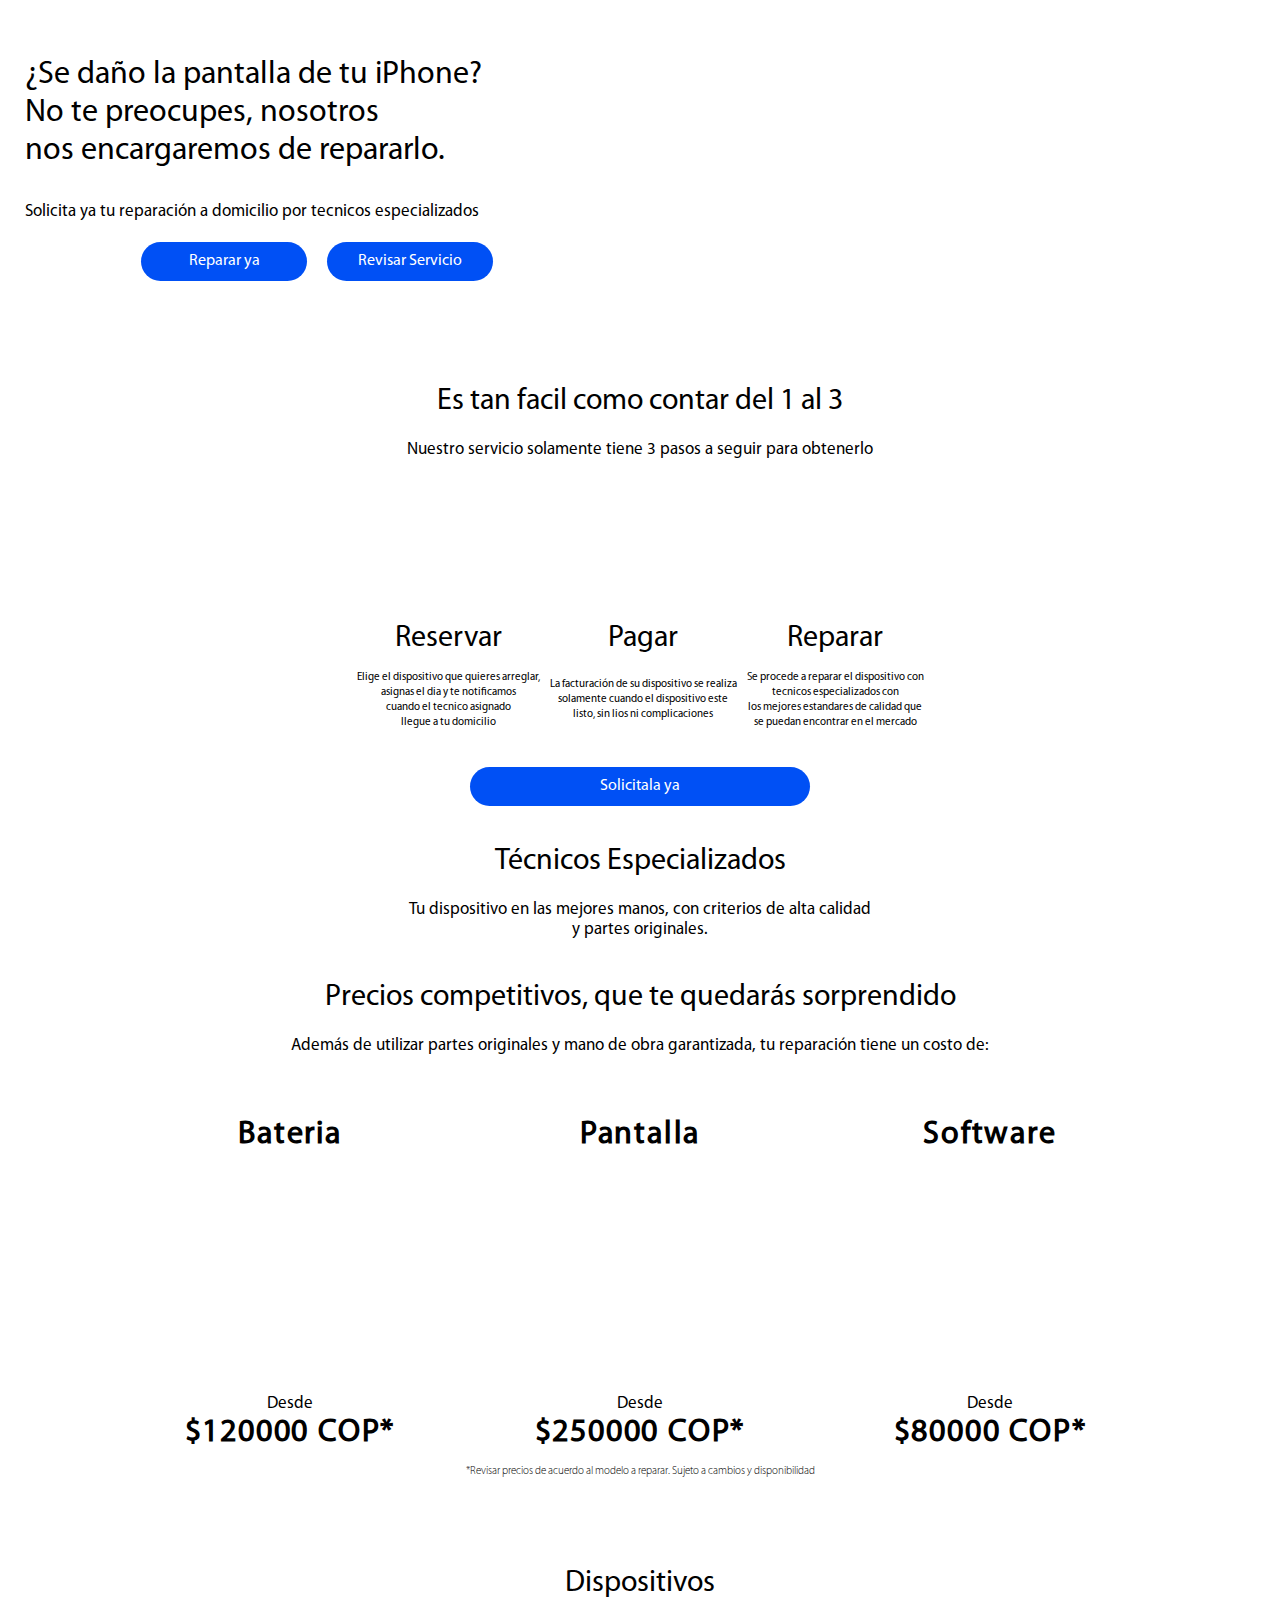
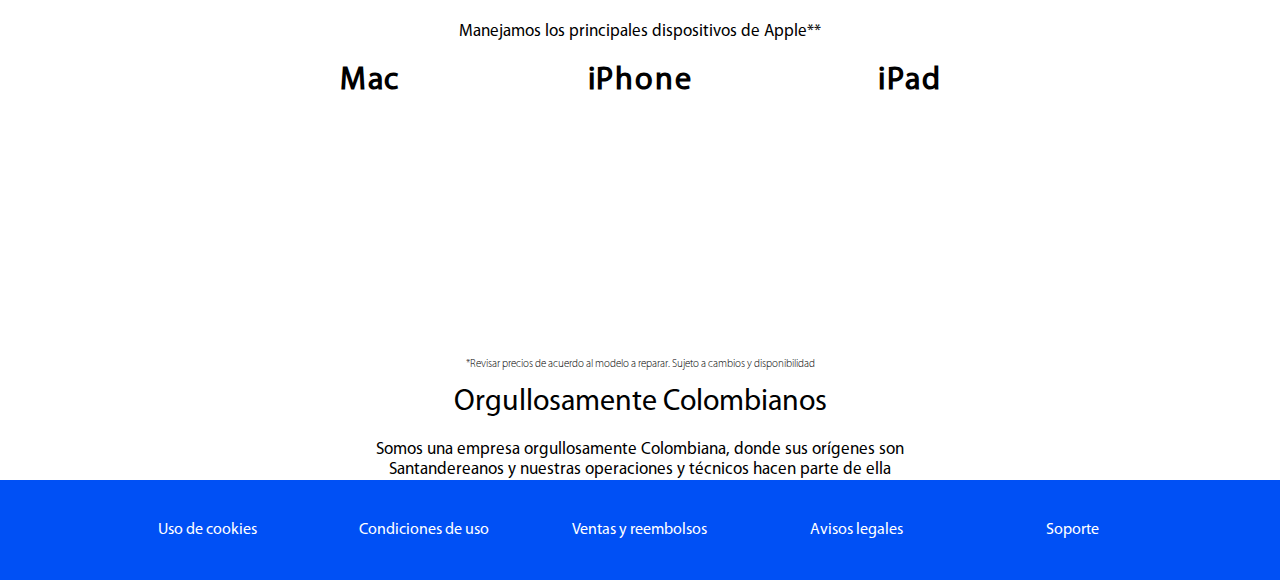
==== index.html @ 12fce780 "index" ====
<!DOCTYPE html>
<html lang="es">
<head>
    <meta charset="UTF-8">
    <meta name="viewport" content="width=device-width, initial-scale=1.0">
    <link rel="stylesheet" href="/css/principal.css">
    <title>REPAIR Express!</title>
</head>
<body>
    <div class="Seccion1">
        <div id="SecIzq1">
            <div id="logo">
                <img src="/images/logo.png" alt="" id="imglogo">
            </div>
            <div id="textgr">
                <p>
                    ¿Se daño la pantalla de tu iPhone?
                    <br>
                    No te preocupes, nosotros
                    <br>
                    nos encargaremos de repararlo.
                </p>
            </div>
            <div id="textpq">
                <br>
                <p>
                    Solicita ya tu reparación a domicilio por tecnicos especializados
                </p>
                <br>
            </div>
            <div class="botones">
                <div id="boton">
                    <a href="">Reparar ya</a>
                </div>
                <div id="boton">
                    <a href="">Revisar Servicio</a>
                </div>
            </div>  
            <div class="etiquetas">
                <div>
                    <img src="/images/1year.png" alt="" id="etiq">
                </div>
                <div>
                    <img src="/images/horario.png" alt="" id="etiq">
                </div>
            </div>
        </div>
        <div id="SecDer1">
            <img src="/images/iPhoneTransparente.png" alt="" id="imgsecder1">
        </div>
    </div>
    <div class="Seccion2">
        <div id="textgr">
            <p>
                Es tan facil como contar del 1 al 3
            </p>
            
        </div>
        <div id="textpq">
            <br>
            <p>
                Nuestro servicio solamente tiene 3 pasos a seguir para obtenerlo
            </p>    
            <br>
            <br>
        </div>
        <div class="Sec2">
            <div id="Reservar">
                <div id="imgsec2">
                    <img src="/images/Icon awesome-calendar-check.png" alt="">
                </div>
                <div id="textgr">
                    <p>
                        Reservar
                    </p>
                </div>
                <div id="textpqchi">
                    <p>
                        Elige el dispositivo que quieres arreglar,<br>
                        asignas el dia y te notificamos<br>
                        cuando el tecnico asignado<br>
                        llegue a tu domicilio
                    </p>
                </div>
            </div>
            <div id="Pagar">
                <div id="imgsec2">
                    <img src="/images/Icon ionic-ios-cash.png" alt="">
                </div>
                <div id="textgr">
                    <p>
                        Pagar
                    </p>
                </div>
                <div id="textpqchi">
                    <p>
                        La facturación de su dispositivo se realiza<br>
                        solamente cuando el dispositivo este<br>
                        listo, sin lios ni complicaciones
                    </p>
                </div>
            </div>
            <div id="Reparar">
                <div id="imgsec2">
                    <img src="/images/Icon metro-tools.png" alt="" id="imgs2">
                </div>
                <div id="textgr">
                    <p>
                        Reparar
                    </p>
                </div>
                <div id="textpqchi">
                    <p>
                        Se procede a reparar el dispositivo con<br>
                        tecnicos especializados con<br>
                        los mejores estandares de calidad que<br>
                        se puedan encontrar en el mercado
                    </p>
                </div>

            </div>

        </div>
        <div id="Sec22">
            <div id="boton">
                <a href="">Solicitala ya</a>
            </div>
        </div>
    

    </div>
    <div class="Seccion3"> 
        <div id="textgr">
            <br>
            <p>
                Técnicos Especializados
            </p>
        </div>
        <div id="textpq">
            <br>
            <p>
                
                Tu dispositivo en las mejores manos, con criterios de alta calidad<br>
                y partes originales.
            </p>
            <br>
        </div>
        <div id="imgsec3">
            <img src="/images/FZIyxxiPx6APvjtD.full.png" alt="" id="imgs3">
        </div>
        
    </div>
    <div class="Seccion4"> 
        <div id="textgr">
            <p>
                Precios competitivos, que te quedarás sorprendido
            </p>
            
        </div>
        <div id="textpq">
            <br>
            <p>
                Además de utilizar partes originales y mano de obra garantizada, tu reparación tiene un costo de:
            </p>
            <br>
        </div>
        <div class="Sec4">
            <div id="Bateria">
                <div id="textgrng">
                    <p>
                        Bateria
                    </p>
                    
                </div>
                <div id="imgsec4">
                    <img src="/images/Icon ionic-md-battery-full.png" alt="">
                </div>
                <div id="textpq">
                    <p>
                        Desde
                    </p>
                    
                </div>
                <div id="textgrng">
                    <p>
                        $120000 COP*
                    </p>
                    
                </div>
            </div>
            <div id="Pantalla">
                <div id="textgrng">
                    <p>
                        Pantalla
                    </p>
                    
                </div>
                <div id="imgsec4">
                    <img src="/images/Icon ionic-ios-phone-portrait.png" alt="">
                </div>
                <div id="textpq">
                    <p>
                        Desde
                    </p>
                    
                </div>
                <div id="textgrng">
                    <p>
                        $250000 COP*
                    </p>
                    
                </div>
            </div>
            <div id="Software">
                <div id="textgrng">
                    <p>
                        Software
                    </p>

                </div>
                <div id="imgsec4">
                    <img src="/images/Icon simple-ifixit.png" alt="">
                </div>
                <div id="textpq">
                    <p>
                        Desde
                    </p>
                    
                </div>
                <div id="textgrng">
                    <p>
                        $80000 COP*
                    </p>
                    
                </div>
            </div>
        </div>
        <div id="textpqchi">
            <br>
            <p>
                *Revisar precios de acuerdo al modelo a reparar. Sujeto a cambios y disponibilidad
            </p>
            <br>
        </div>
    </div>
    <div class="Seccion5"> 
        <div id="textgr">
            <br>
            <br>
            <p>
                Dispositivos
            </p>
        </div>
        <div id="textpq">
            <br>
            <p>
                Manejamos los principales dispositivos de Apple**            </p>
            <br>
        </div>
        <div class="Sec5">
            <div id="Mac">
                <div id="textgrng">
                    <p>
                        Mac
                    </p>
                    <br>
                </div>
                <div id="imgsec5">
                    <img src="/images/refurb-macbook-air-gold-202002.png" alt="">
                </div>
            </div>
            <div id="iPhone">
                <div id="textgrng">
                    <p>
                        iPhone
                    </p>
                    <br>
                </div>
                <div id="imgsec5">
                    <img src="/images/510px-IPhone_X_vector.svg.png" alt="">
                </div>
            </div>
            <div id="iPad">
                <div id="textgrng">
                    <p>
                        iPad
                    </p>
                    <br>
                </div>
                <div id="imgsec5">
                    <img src="/images/520px-IPad_2017_tablet.png" alt="">
                </div>
            </div>
        </div>
        <div id="textpqchi">
            <p>
                *Revisar precios de acuerdo al modelo a reparar. Sujeto a cambios y disponibilidad
            </p>
            <br>
        </div>
    </div>
    <div class="Seccion6">

        <div id="textgr">   
            <p>
                Orgullosamente Colombianos
            </p>
        </div>
        <div id="Sec6">
            <div id="imgs6">
                <img src="/images/logo.png" id="img6" alt="">
            </div>
            <div id="imgs6">
                <img src="/images/Flag_of_Colombia.png" id="img6" alt="">
            </div>
        </div>
        <div id="textpq">   
            <p>
                Somos una empresa orgullosamente Colombiana, donde sus orígenes son<br>
                Santandereanos y nuestras operaciones y técnicos hacen parte de ella
            </p>
        </div>
    </div>
    <div class="Footer">
        <div id="textpqfooter">
            <p>
                Uso de cookies
            </p>
        </div>
        <div id="textpqfooter">
            <p>
                Condiciones de uso
            </p>
        </div>
        <div id="textpqfooter">
            <p>
                Ventas y reembolsos
            </p>
        </div>
        <div id="textpqfooter">
            <p>
                Avisos legales
            </p>
        </div>
        <div id="textpqfooter">
            <p>
                Soporte
            </p>
        </div>
    </div>

</body>
</html>
---- css/principal.css ----
@font-face {
    font-family: "MyriadPro-Light";
    src: url(../font/MyriadPro-Light.woff) format(woff);
}
@font-face {
    font-family: "MyriadPro-Regular";
    src: url(../font/MYRIADPRO-REGULAR.woff) format(woff);
}
*{
    margin: 0;
}
html, body{
    font-family: MyriadPro-Regular;
    height: 100%;
    width: 100%;

}
.Seccion1{
    display: grid;
    grid-template-columns: 50% 50%;
    padding: 1%;
}
#SecDer1{
    width: 100%;


}
#SecIzq1{
    padding: 2%;
    padding-right: 5%;
}
#imgsecder1{
    width: 125%;
    position: absolute;
    right: -1800px;
    top: -1600px;
}
#logo{
    width: 100%;
}
#imglogo{
    width: 40%;
}
.botones{
    display: flex;
    justify-content: center;
    gap: 20px;
}
#boton{
    width: 25%;
    background-color: #0050f5;
    padding: 10px; 
    border-radius: 50px; 
    text-align: center;
    
}
a{
    text-decoration: none;

    color: white !important;
}
.etiquetas{
    display: flex;;
    padding: 5%;
    justify-content: center;
    gap: 20px;
    height: 10%;
}
#etiq{
    height: 100%;
}
.Sec2{
    display: flex;
    justify-content: center;
    gap: 10px;
    padding: 10px;
    padding-bottom: 40px ;
}
#Sec22{
    display: flex;
    justify-content: center;
}
.Seccion1 #textpq,.Seccion1 #textgr{
    text-align: left;
    padding-top: 2%;
}
.Seccion1 #textgr{
    text-align: left;
    font-size: 32px;
    padding-top: 2%;
}
#imgsec2{
    display: flex;
    justify-content: center;
    padding: 10px;
    height: 90px;
}
#imgs2{
    height: 100%;
}
#imgs3{
    width: 100%;
}
#textpq{
    text-align: center;
    font-size: 17px;
}
#textgr{
    text-align: center;
    font-size: 30px;
}
.Sec4{
    display: flex;
    justify-content: center;
    gap: 110px;
    padding-top: 40px;
}
#textgrng{
    text-align: center;
    font-size: 32px;
    font-weight: bold;
    letter-spacing: 1.8px
    
}
#textpqchi{
    text-align: center;
    font-size: 11px;
    font-family: ;
    font-family: MyriadPro-Light;
    
}
.Seccion2 #textpqchi{
    height: 30%;
    display: flex ;
    align-items: center !important;
    padding-top: 10px;
    line-height: 15px;
    font-family: MyriadPro-Regular;

}
#imgsec4{
    display: flex;
    justify-content: center;
    padding: 20px;
    height: 200px;
    width: 200px;
}
.Sec5{
    display: flex;
    justify-content: center;
    gap: 50px;
}
#imgsec5{
    display: flex;
    justify-content: center;
    padding: 10px;
    height: 200px;
    width: 200px;
}
.Footer{
    display: flex;
    justify-content: center;
    align-items: center;
    gap: 50px;
    background-color: #0050f5;
    width: 100%;
    height: 100px;
}
#textpqfooter{
    width: 13%;
    color: #ffffff;
    text-align: center
}
.Seccion6{
    text-align: center;
    background-image: url(../images/Campesinos.png) ;
    background-size: cover;
}
#Sec6{
    display: flex;
    justify-content: center;
    align-items: center ;
    gap: 20px;

}
#imgs6{
    width: 33%;
}
#img6{
    width: 100%;
}
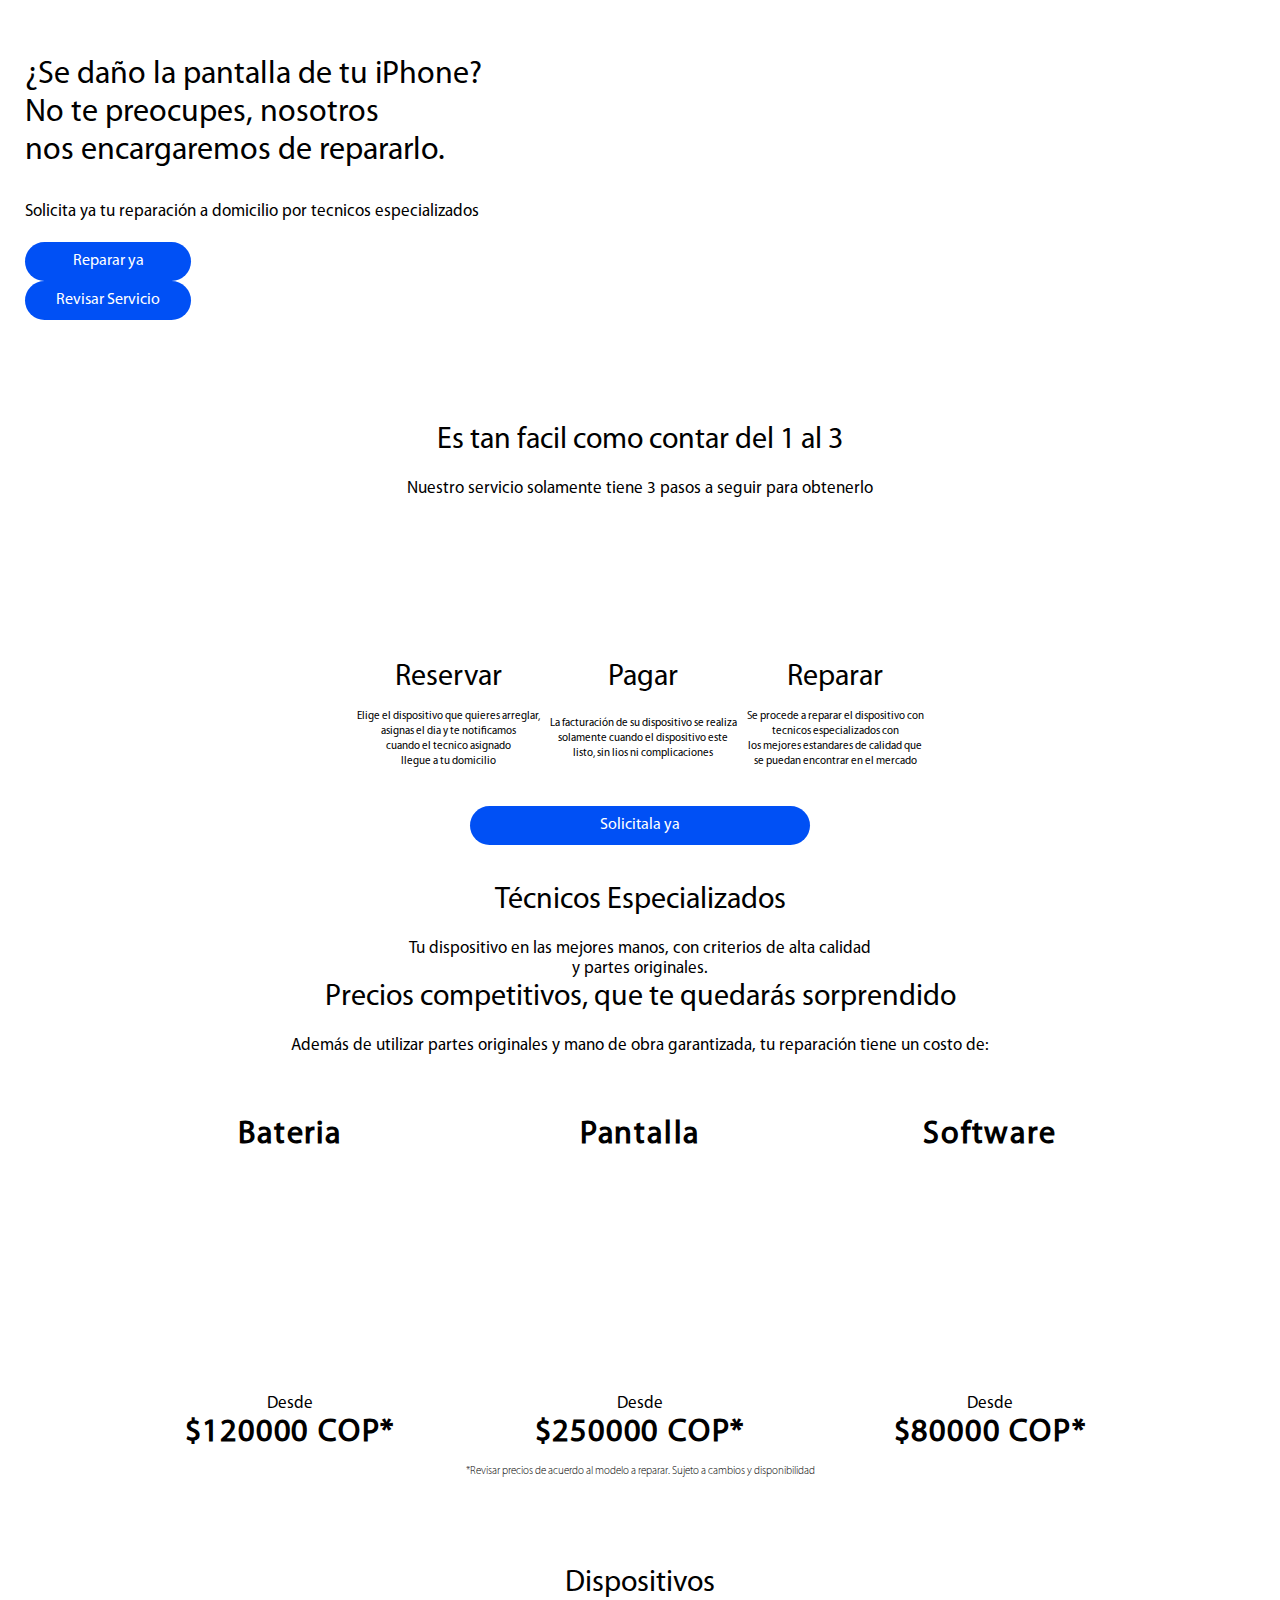
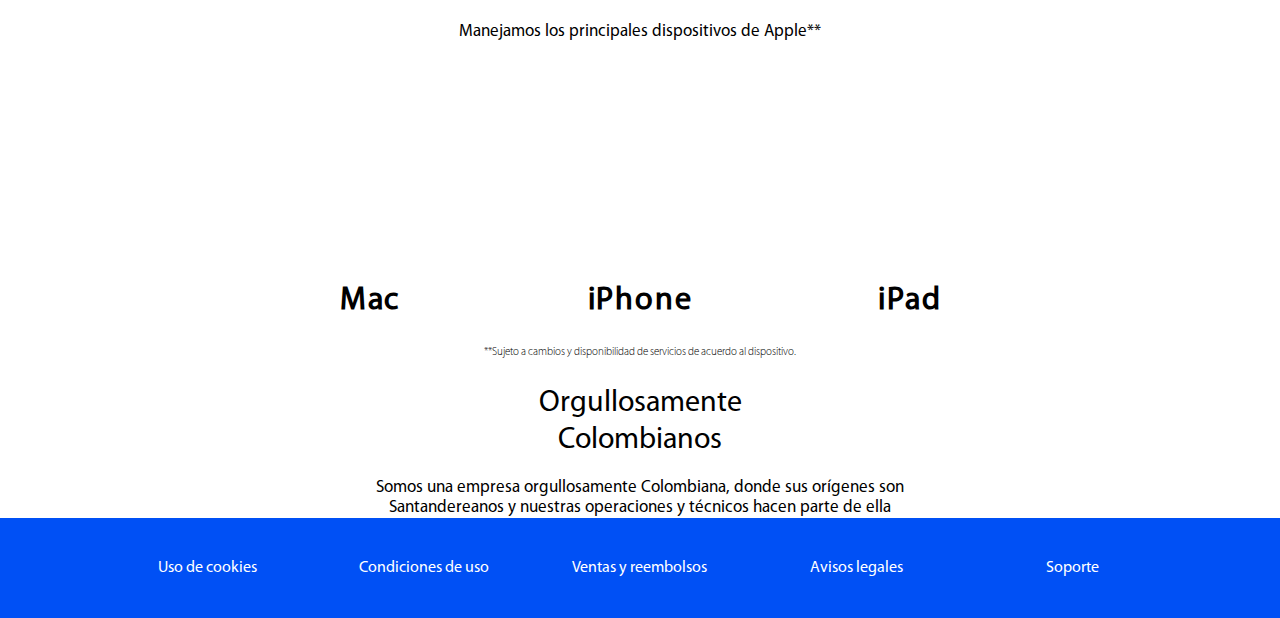
==== commit e00c3879: "Add files via upload" ====
--- a/index.html
+++ b/index.html
@@ -4,6 +4,9 @@
     <meta charset="UTF-8">
     <meta name="viewport" content="width=device-width, initial-scale=1.0">
     <link rel="stylesheet" href="/css/principal.css">
+    <link rel="stylesheet" href="/css/login.css">
+    <link rel="stylesheet" href="https://cdnjs.cloudflare.com/ajax/libs/font-awesome/6.4.2/css/all.min.css">
+    <link rel="stylesheet" href="css/font.css">
     <title>REPAIR Express!</title>
 </head>
 <body>
@@ -28,12 +31,12 @@
                 </p>
                 <br>
             </div>
-            <div class="botones">
+            <div class="botonespr">
                 <div id="boton">
-                    <a href="">Reparar ya</a>
+                    <a href="order.html"><div id="let"> Reparar ya</div></a>
                 </div>
                 <div id="boton">
-                    <a href="">Revisar Servicio</a>
+                    <a href="#modal1"><div id="let"> Revisar Servicio</div></a>
                 </div>
             </div>  
             <div class="etiquetas">
@@ -45,8 +48,12 @@
                 </div>
             </div>
         </div>
-        <div id="SecDer1">
-            <img src="/images/iPhoneTransparente.png" alt="" id="imgsecder1">
+        <div id="SD">
+            <div id="SecDer1">
+                <div id="imgsecder1">
+                    <img src="/images/mundo_lenguaje.png" alt="" id="imgsecd1">
+                </div>
+            </div>
         </div>
     </div>
     <div class="Seccion2">
@@ -123,7 +130,7 @@
         </div>
         <div id="Sec22">
             <div id="boton">
-                <a href="">Solicitala ya</a>
+                <a href="order.html"><div id="let"> Solicitala ya</div></a>
             </div>
         </div>
     
@@ -143,10 +150,12 @@
                 Tu dispositivo en las mejores manos, con criterios de alta calidad<br>
                 y partes originales.
             </p>
-            <br>
         </div>
         <div id="imgsec3">
-            <img src="/images/FZIyxxiPx6APvjtD.full.png" alt="" id="imgs3">
+            <!-- <img src="/images/FZIyxxiPx6APvjtD.full.png" alt="" id="imgs3"> -->
+            <p id="imgs3">
+            
+            </p>
         </div>
         
     </div>
@@ -173,7 +182,7 @@
                     
                 </div>
                 <div id="imgsec4">
-                    <img src="/images/Icon ionic-md-battery-full.png" alt="">
+                    <img src="/images/Icon ionic-md-battery-full.png" alt="" id="imgs4">
                 </div>
                 <div id="textpq">
                     <p>
@@ -196,7 +205,7 @@
                     
                 </div>
                 <div id="imgsec4">
-                    <img src="/images/Icon ionic-ios-phone-portrait.png" alt="">
+                    <img src="/images/Icon ionic-ios-phone-portrait.png" alt="" id="imgs4">
                 </div>
                 <div id="textpq">
                     <p>
@@ -219,7 +228,7 @@
 
                 </div>
                 <div id="imgsec4">
-                    <img src="/images/Icon simple-ifixit.png" alt="">
+                    <img src="/images/Icon simple-ifixit.png" alt="" id="imgs4">
                 </div>
                 <div id="textpq">
                     <p>
@@ -259,67 +268,78 @@
         </div>
         <div class="Sec5">
             <div id="Mac">
+                
+                <div id="imgsec5">
+                    <img src="/images/refurb-macbook-air-gold-202002.png" alt="" id="imgs5">
+                </div>
                 <div id="textgrng">
                     <p>
                         Mac
                     </p>
-                    <br>
-                </div>
+                    
+                </div>
+            </div>
+            <div id="iPhone">
+                
                 <div id="imgsec5">
-                    <img src="/images/refurb-macbook-air-gold-202002.png" alt="">
-                </div>
-            </div>
-            <div id="iPhone">
+                    <img src="/images/510px-IPhone_X_vector.svg.png" alt="" id="imgs5">
+                </div>
                 <div id="textgrng">
                     <p>
                         iPhone
                     </p>
-                    <br>
-                </div>
+                    
+                </div>
+            </div>
+            <div id="iPad">
+                
                 <div id="imgsec5">
-                    <img src="/images/510px-IPhone_X_vector.svg.png" alt="">
-                </div>
-            </div>
-            <div id="iPad">
+                    <img src="/images/520px-IPad_2017_tablet.png" alt="" id="imgiPad">
+                </div>
                 <div id="textgrng">
                     <p>
                         iPad
                     </p>
-                    <br>
-                </div>
-                <div id="imgsec5">
-                    <img src="/images/520px-IPad_2017_tablet.png" alt="">
+                    
                 </div>
             </div>
         </div>
         <div id="textpqchi">
-            <p>
-                *Revisar precios de acuerdo al modelo a reparar. Sujeto a cambios y disponibilidad
-            </p>
+            <br>
+            <br> 
+            <p>
+                **Sujeto a cambios y disponibilidad de servicios de acuerdo al dispositivo.
+            </p>
+            <br>
             <br>
         </div>
     </div>
     <div class="Seccion6">
-
-        <div id="textgr">   
-            <p>
-                Orgullosamente Colombianos
-            </p>
-        </div>
-        <div id="Sec6">
-            <div id="imgs6">
-                <img src="/images/logo.png" id="img6" alt="">
-            </div>
-            <div id="imgs6">
-                <img src="/images/Flag_of_Colombia.png" id="img6" alt="">
-            </div>
-        </div>
-        <div id="textpq">   
-            <p>
-                Somos una empresa orgullosamente Colombiana, donde sus orígenes son<br>
-                Santandereanos y nuestras operaciones y técnicos hacen parte de ella
-            </p>
-        </div>
+        <div id="content">
+            <div id="textgr">   
+                <p>
+                    Orgullosamente 
+                </p>
+                <p>
+                    <span id="amarillo">Colom</span><span id="azul">bia</span><span id="rojo">nos</span>
+                </p>
+            </div>
+            <div id="Sec6">
+                <div id="imgs6">
+                    <img src="/images/Logosf.png" id="img61" alt="">
+                </div>
+                <div id="imgs6">
+                    <img src="/images/Flag_of_Colombia.png" id="img62" alt="">
+                </div>
+            </div>
+            <div id="textpq">   
+                <p>
+                    Somos una empresa orgullosamente Colombiana, donde sus orígenes son<br>
+                    Santandereanos y nuestras operaciones y técnicos hacen parte de ella
+                </p>
+            </div>
+        </div>
+        
     </div>
     <div class="Footer">
         <div id="textpqfooter">
@@ -346,6 +366,82 @@
             <p>
                 Soporte
             </p>
+        </div>
+    </div>
+    <div class="modboton">
+        <div id="modal1" class="modalmask">
+            <div class="modalbox movedown" id="login">
+                <a href="#close" title="Close" class="close">
+                    <i class="fa-solid fa-right-from-bracket"></i>
+                </a>
+                <div class="img">
+                    <img src="images/Repair.png" alt="Repair-Express">
+                </div>
+                <div class="relleno">
+                    <div id="dato">
+                        <h4 class="centrado T6 M1">Por favor Ingresa tu Repair Express ID</h4>
+                        <div id="textdato">
+                            <p class="T2 M2">Repair Express ID: </p>
+                        </div>
+                        <input type="text" id="fname" name="fname"><br>
+                        <div id="textdato">
+                            <p class="T2 M2">Contraseña:</p>
+                        </div>
+                        <input type="password" id="pwd" name="pwd">
+                        <div id="botones">
+                            <a href="order.html"><button class="T6 M1">Ingresar</button></a>
+                            <a href="#modal2"><button class="T6 M1">Registrase</button></a>
+                        </div>
+    
+                    </div>
+                    <div class="container" id="container">
+                        <div id="text1">
+                            <p class="T2 M2">Tambien puedes utilizar</p>
+                        </div>
+                        <div class="imagen" id="i1">
+                            <img src="images/google.jpg" alt="Google" class="img1">
+                            <img src="images/facebook.jpg" alt="facebook" class="img1">
+                            <img src="images/apple.jpg" alt="apple" class="img1">
+                        </div>
+                    </div>
+                </div>
+            </div>
+        </div>
+    
+    
+        <div id="modal2" class="modalmask">
+            <div class="modalbox movedown" id="login1">
+                <a href="#close" title="Close" class="close"><i class="fa-solid fa-right-from-bracket"></i> </a>
+                <div class="img">
+                    <img src="images/Repair.png" alt="Repair-Express">
+                </div>
+                <div class="contenido">
+                    <div class="textdato">
+                        <p class="titulo M1 T4" >Por favor ingrese los siguientes datos personales</p>
+                        <p class="T2 M2">Correo Electronico(Este sera tu Repair Express ID)</p>
+                    </div>
+                    <input type="text" id="fcorreo" name="fcorreo">
+                    <div class="textdato">
+                        <p class="T2 M2">Contraseña</p>
+                    </div>
+                    <input type="password" id="pwd" name="pwd">
+                    <div class="textdato">
+                        <p class="T2 M2">Repetir Contraseña</p>
+                    </div>
+                    <input type="password" id="pwd" name="pwd">
+                    <div class="textdato">
+                        <p class="T2 M2">Fecha de Nacimiento:</p>
+                    </div>
+                    <input type="text" id="fechaNacimiento" name="fechaNacimiento">
+                    <div class="textdato">
+                        <p class="T2 M2">Direccion</p>
+                    </div>
+                    <input type="text" id="fdireccion" name="fdireccion">
+                    <div class="botons">
+                        <button class="resgis M1 T6">Registrarse</button>
+                    </div>
+                </input>
+            </div>
         </div>
     </div>
 
--- a/css/login.css
+++ b/css/login.css
@@ -0,0 +1,196 @@
+/*Efecto*/
+.modalmask {
+    position: fixed;
+    font-family: Arial, sans-serif;
+    top: 0;
+    right: 0;
+    bottom: 0;
+    left: 0;
+    background: rgba(0,0,0,0.8);
+    z-index: 99999;
+    opacity:0;
+    -webkit-transition: opacity 400ms ease-in;
+    -moz-transition: opacity 400ms ease-in;
+    transition: opacity 400ms ease-in;
+    pointer-events: none;
+}
+.modalmask:target {
+    opacity:1;
+    pointer-events: auto;
+}
+
+/*Formato de la ventana*/
+.modalbox{
+    width: 600px;
+    height: 500px;
+    position: relative;
+    padding: 5px 20px 13px 20px;
+    background: #fff;
+    border-radius:20px;
+    -webkit-transition: all 500ms ease-in;
+    -moz-transition: all 500ms ease-in;
+    transition: all 500ms ease-in;
+        
+}
+/*Input */
+input{
+    border-radius: 20px;
+}
+
+/*Movimientos*/
+.movedown {
+    margin: 0 auto;
+}
+.rotate {
+    margin: 10% auto;
+    -webkit-transform: scale(-5,-5);
+    transform: scale(-5,-5);
+}
+.resize {
+    margin: 10% auto;
+    width:0;
+    height:0;
+
+}
+.modalmask:target .movedown{       
+margin:10% auto;
+}
+.modalmask:target .rotate{     
+    transform: rotate(360deg) scale(1,1);
+    -webkit-transform: rotate(360deg) scale(1,1);
+}
+
+.modalmask:target .resize{
+    width:400px;
+    height:200px;
+}
+
+/*Boton de cerrar*/
+.close {
+    background: #606061;
+    color: #FFFFFF;
+    line-height: 25px;
+    position: absolute;
+    right: 12px;
+    text-align: center;
+    top: 15px;
+    width: 24px;
+    text-decoration: none;
+    font-weight: bold;
+    border-radius:3px;
+
+}
+
+.close:hover {
+    background: #FAAC58;
+    color:white;
+}
+/*Img*/
+.img{
+    display: flex;
+    justify-content: center;
+}
+#i1 {
+    grid-area: i1;
+    display: flex;
+    flex-direction: row;
+    gap: 15px;
+    margin-right: 2%;
+    justify-content: center;
+}
+#text1{
+    grid-area: text1;
+}
+a{
+    text-decoration: none;
+}
+.img1{
+
+    display: block;
+    margin: 0 auto;
+    height: 20px;
+}
+
+#text1{
+    width: 100%;
+    font-size: 60%;
+    display: flex;
+    justify-content: center;
+    border-top: #111 solid .5px;
+}
+#dato{
+    grid-area: dato;
+}
+
+.relleno{
+    height: 70%;
+    display: grid;
+    grid-template-columns:1fr;
+    grid-template-rows:80% 20%;
+    grid-template-areas:
+    "dato"
+    "container"
+}
+/*Dato*/
+#dato{
+    display: flex;
+    flex-direction: column;
+    justify-content: start;
+    align-items: center;
+}
+#dato > p{
+    font-size: 15px;
+    align-items: center;
+}
+/*Botones*/
+button {
+    --primary-color: #0050F5;
+    --secondary-color: #fff;
+    --hover-color: #111;
+    box-sizing: border-box;
+    border: 0;
+    border-radius: 20px;
+    color: var(--secondary-color);
+    padding: 1em 1.8em;
+    background: var(--primary-color);
+    display: flex;
+    transition: background-color 0.3s ease;
+    align-items: center;
+    gap: 0.6em;
+    font-weight: bold;
+    text-decoration: none;
+    cursor: pointer;
+    margin: 6%;
+    width: auto;
+    height: 50px;
+}
+button:hover {
+    background-color: white;
+    color: #0050F5;
+    border: 2px solid #0050F5;
+}
+
+.boton{
+    display: flex;
+    flex-direction: row;
+    align-items: center;
+    flex-wrap: nowrap;
+    align-content: center;
+    justify-content: center;
+    
+    
+}    
+.container{
+    display: flex;
+    align-items: center;
+    align-content: center;
+    flex-direction: column;
+}
+input,
+select{
+    padding: 5px;
+    width: 80%;
+    border: 2px solid #ccc;
+    border-radius: 30px;
+    height: 30px;
+}
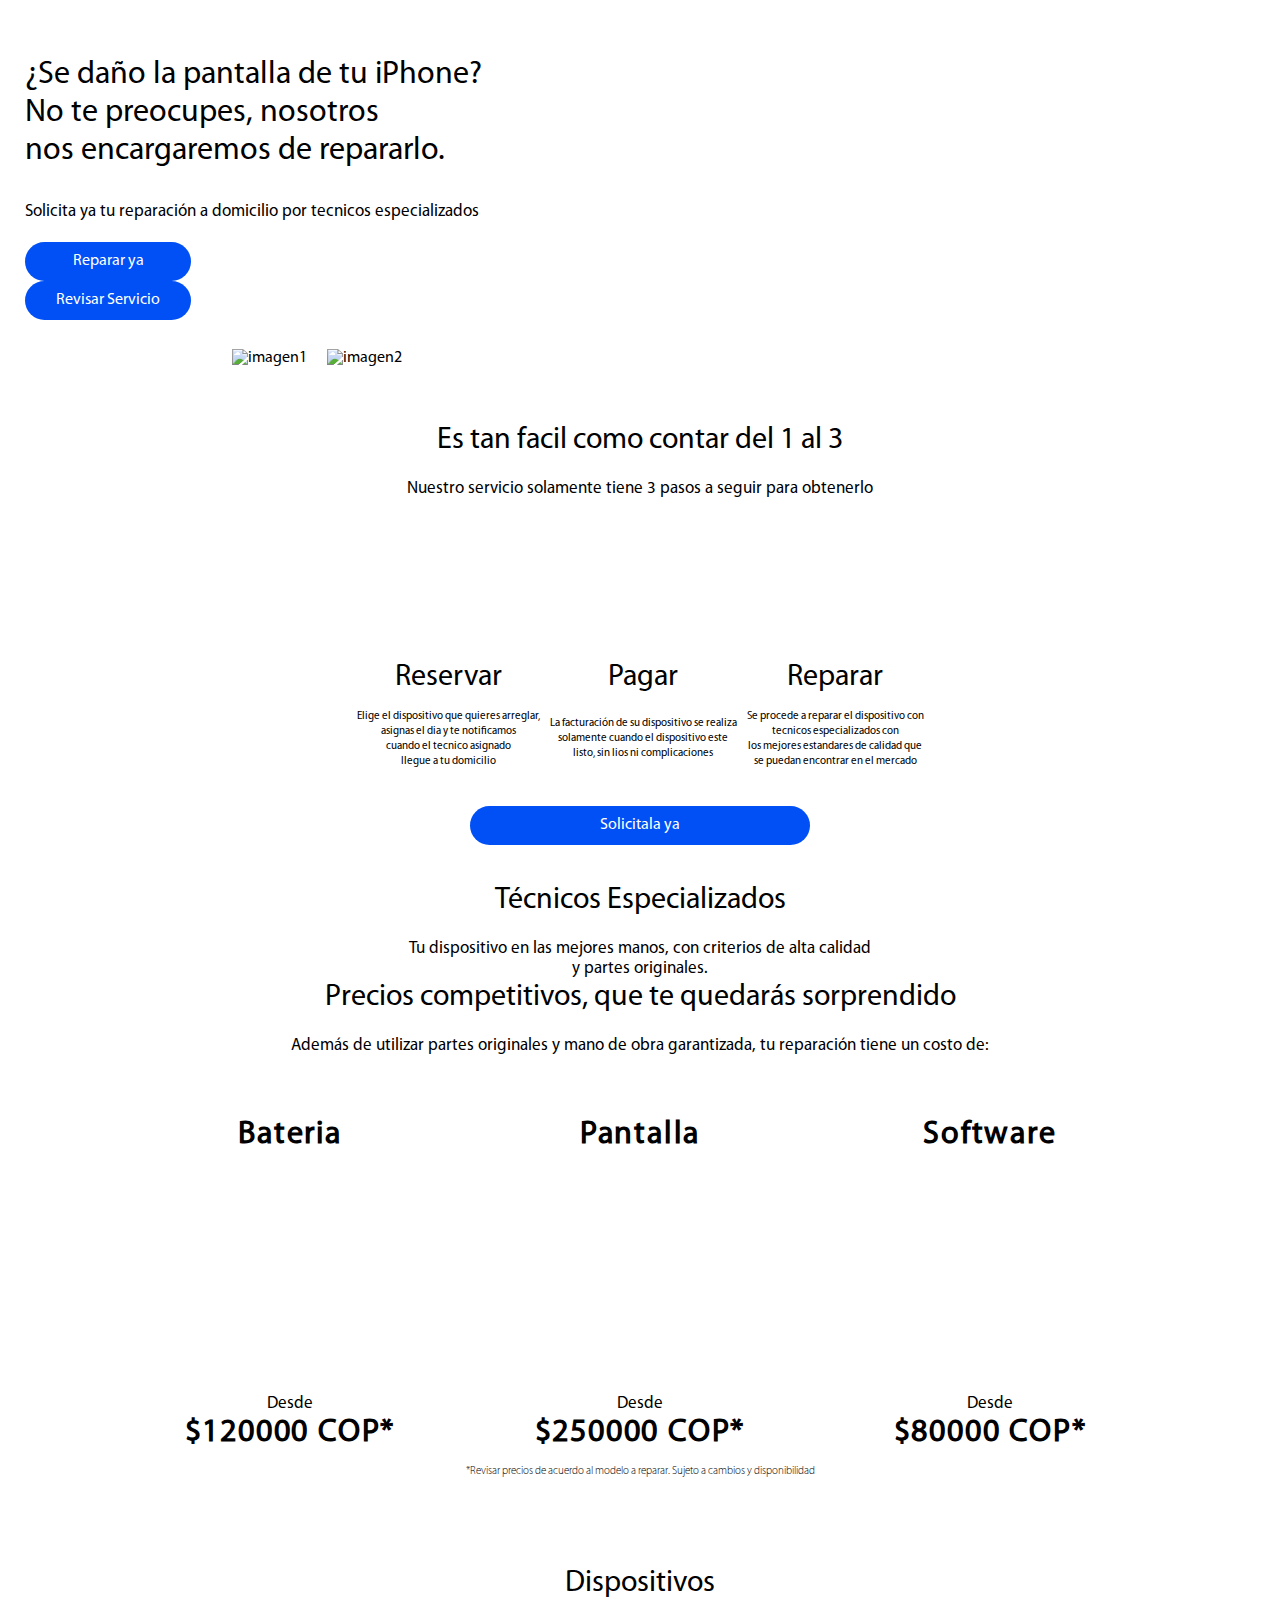
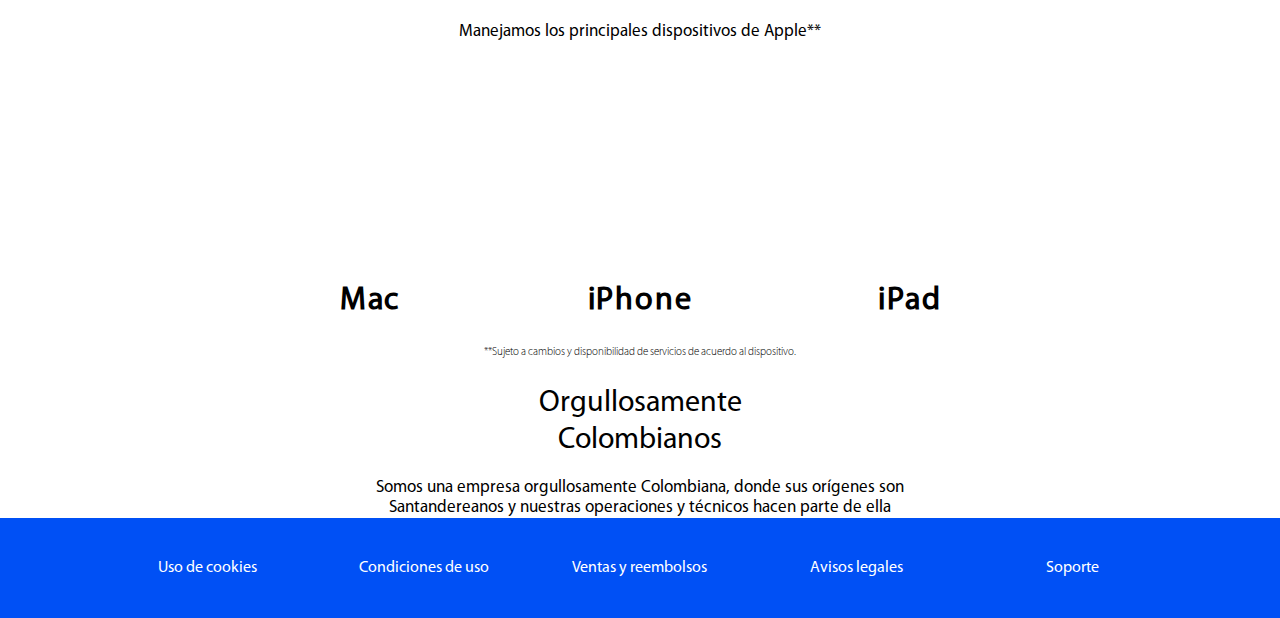
==== commit d3afe26a: "Update index.html" ====
--- a/index.html
+++ b/index.html
@@ -3,8 +3,8 @@
 <head>
     <meta charset="UTF-8">
     <meta name="viewport" content="width=device-width, initial-scale=1.0">
-    <link rel="stylesheet" href="/css/principal.css">
-    <link rel="stylesheet" href="/css/login.css">
+    <link rel="stylesheet" href="css/principal.css">
+    <link rel="stylesheet" href="css/login.css">
     <link rel="stylesheet" href="https://cdnjs.cloudflare.com/ajax/libs/font-awesome/6.4.2/css/all.min.css">
     <link rel="stylesheet" href="css/font.css">
     <title>REPAIR Express!</title>
@@ -13,7 +13,7 @@
     <div class="Seccion1">
         <div id="SecIzq1">
             <div id="logo">
-                <img src="/images/logo.png" alt="" id="imglogo">
+                <img src="images/logo.png" alt="" id="imglogo">
             </div>
             <div id="textgr">
                 <p>
@@ -41,17 +41,17 @@
             </div>  
             <div class="etiquetas">
                 <div>
-                    <img src="/images/1year.png" alt="" id="etiq">
+                    <img src="images/1year.png" alt="imagen1" id="etiq">
                 </div>
                 <div>
-                    <img src="/images/horario.png" alt="" id="etiq">
+                    <img src="images/horario.png" alt="imagen2" id="etiq">
                 </div>
             </div>
         </div>
         <div id="SD">
             <div id="SecDer1">
                 <div id="imgsecder1">
-                    <img src="/images/mundo_lenguaje.png" alt="" id="imgsecd1">
+                    <img src="images/mundo_lenguaje.png" alt="" id="imgsecd1">
                 </div>
             </div>
         </div>
@@ -74,7 +74,7 @@
         <div class="Sec2">
             <div id="Reservar">
                 <div id="imgsec2">
-                    <img src="/images/Icon awesome-calendar-check.png" alt="">
+                    <img src="images/Icon awesome-calendar-check.png" alt="">
                 </div>
                 <div id="textgr">
                     <p>
@@ -92,7 +92,7 @@
             </div>
             <div id="Pagar">
                 <div id="imgsec2">
-                    <img src="/images/Icon ionic-ios-cash.png" alt="">
+                    <img src="images/Icon ionic-ios-cash.png" alt="">
                 </div>
                 <div id="textgr">
                     <p>
@@ -109,7 +109,7 @@
             </div>
             <div id="Reparar">
                 <div id="imgsec2">
-                    <img src="/images/Icon metro-tools.png" alt="" id="imgs2">
+                    <img src="images/Icon metro-tools.png" alt="" id="imgs2">
                 </div>
                 <div id="textgr">
                     <p>
@@ -152,7 +152,7 @@
             </p>
         </div>
         <div id="imgsec3">
-            <!-- <img src="/images/FZIyxxiPx6APvjtD.full.png" alt="" id="imgs3"> -->
+            <!-- <img src="images/FZIyxxiPx6APvjtD.full.png" alt="" id="imgs3"> -->
             <p id="imgs3">
             
             </p>
@@ -182,7 +182,7 @@
                     
                 </div>
                 <div id="imgsec4">
-                    <img src="/images/Icon ionic-md-battery-full.png" alt="" id="imgs4">
+                    <img src="images/Icon ionic-md-battery-full.png" alt="" id="imgs4">
                 </div>
                 <div id="textpq">
                     <p>
@@ -205,7 +205,7 @@
                     
                 </div>
                 <div id="imgsec4">
-                    <img src="/images/Icon ionic-ios-phone-portrait.png" alt="" id="imgs4">
+                    <img src="images/Icon ionic-ios-phone-portrait.png" alt="" id="imgs4">
                 </div>
                 <div id="textpq">
                     <p>
@@ -228,7 +228,7 @@
 
                 </div>
                 <div id="imgsec4">
-                    <img src="/images/Icon simple-ifixit.png" alt="" id="imgs4">
+                    <img src="images/Icon simple-ifixit.png" alt="" id="imgs4">
                 </div>
                 <div id="textpq">
                     <p>
@@ -270,7 +270,7 @@
             <div id="Mac">
                 
                 <div id="imgsec5">
-                    <img src="/images/refurb-macbook-air-gold-202002.png" alt="" id="imgs5">
+                    <img src="images/refurb-macbook-air-gold-202002.png" alt="" id="imgs5">
                 </div>
                 <div id="textgrng">
                     <p>
@@ -282,7 +282,7 @@
             <div id="iPhone">
                 
                 <div id="imgsec5">
-                    <img src="/images/510px-IPhone_X_vector.svg.png" alt="" id="imgs5">
+                    <img src="images/iphoneXvec.png" alt="" id="imgs5">
                 </div>
                 <div id="textgrng">
                     <p>
@@ -294,7 +294,7 @@
             <div id="iPad">
                 
                 <div id="imgsec5">
-                    <img src="/images/520px-IPad_2017_tablet.png" alt="" id="imgiPad">
+                    <img src="images/520px-IPad_2017_tablet.png" alt="" id="imgiPad">
                 </div>
                 <div id="textgrng">
                     <p>
@@ -326,10 +326,10 @@
             </div>
             <div id="Sec6">
                 <div id="imgs6">
-                    <img src="/images/Logosf.png" id="img61" alt="">
+                    <img src="images/Logosf.png" id="img61" alt="">
                 </div>
                 <div id="imgs6">
-                    <img src="/images/Flag_of_Colombia.png" id="img62" alt="">
+                    <img src="images/Flag_of_Colombia.png" id="img62" alt="">
                 </div>
             </div>
             <div id="textpq">   
@@ -370,7 +370,7 @@
     </div>
     <div class="modboton">
         <div id="modal1" class="modalmask">
-            <div class="modalbox movedown" id="login">
+            <div class="modalbox1 movedown" id="login">
                 <a href="#close" title="Close" class="close">
                     <i class="fa-solid fa-right-from-bracket"></i>
                 </a>
@@ -410,7 +410,7 @@
     
     
         <div id="modal2" class="modalmask">
-            <div class="modalbox movedown" id="login1">
+            <div class="modalbox2 movedown" id="login1">
                 <a href="#close" title="Close" class="close"><i class="fa-solid fa-right-from-bracket"></i> </a>
                 <div class="img">
                     <img src="images/Repair.png" alt="Repair-Express">
@@ -446,4 +446,4 @@
     </div>
 
 </body>
-</html>+</html>
